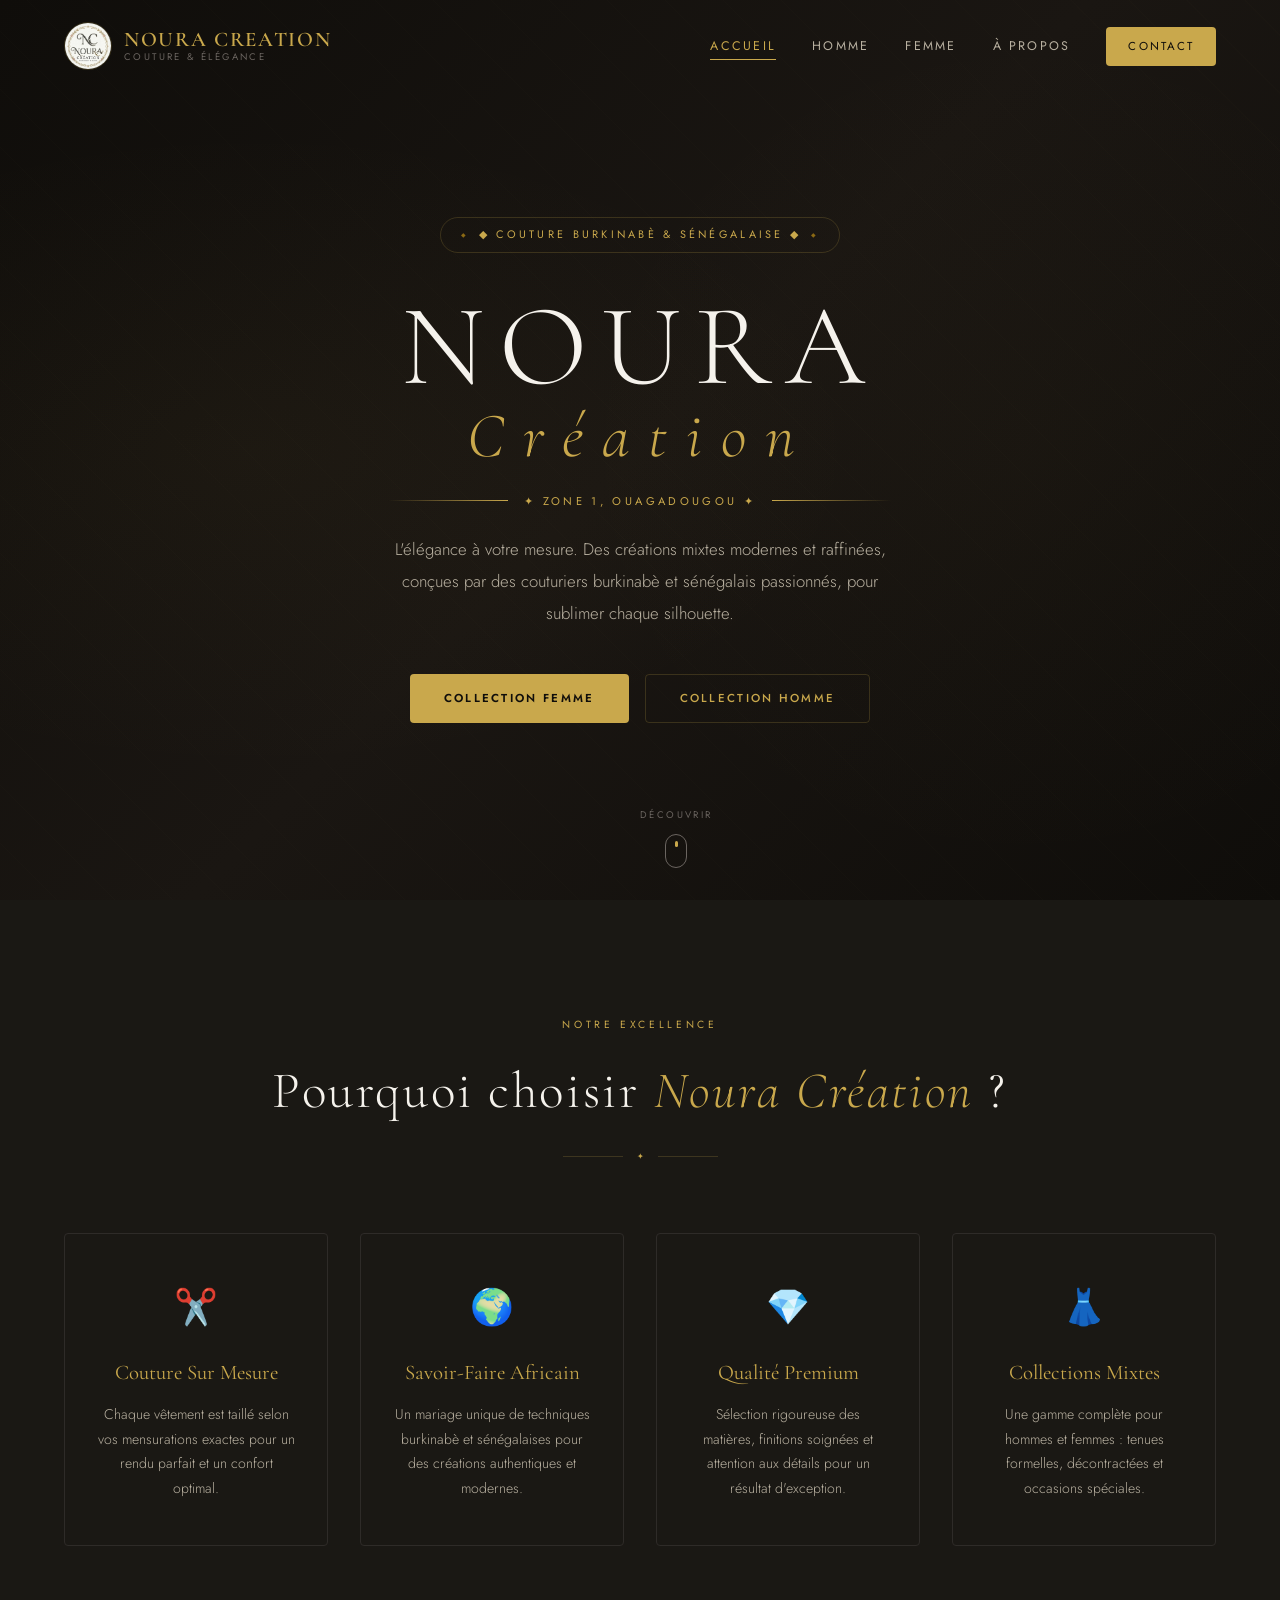
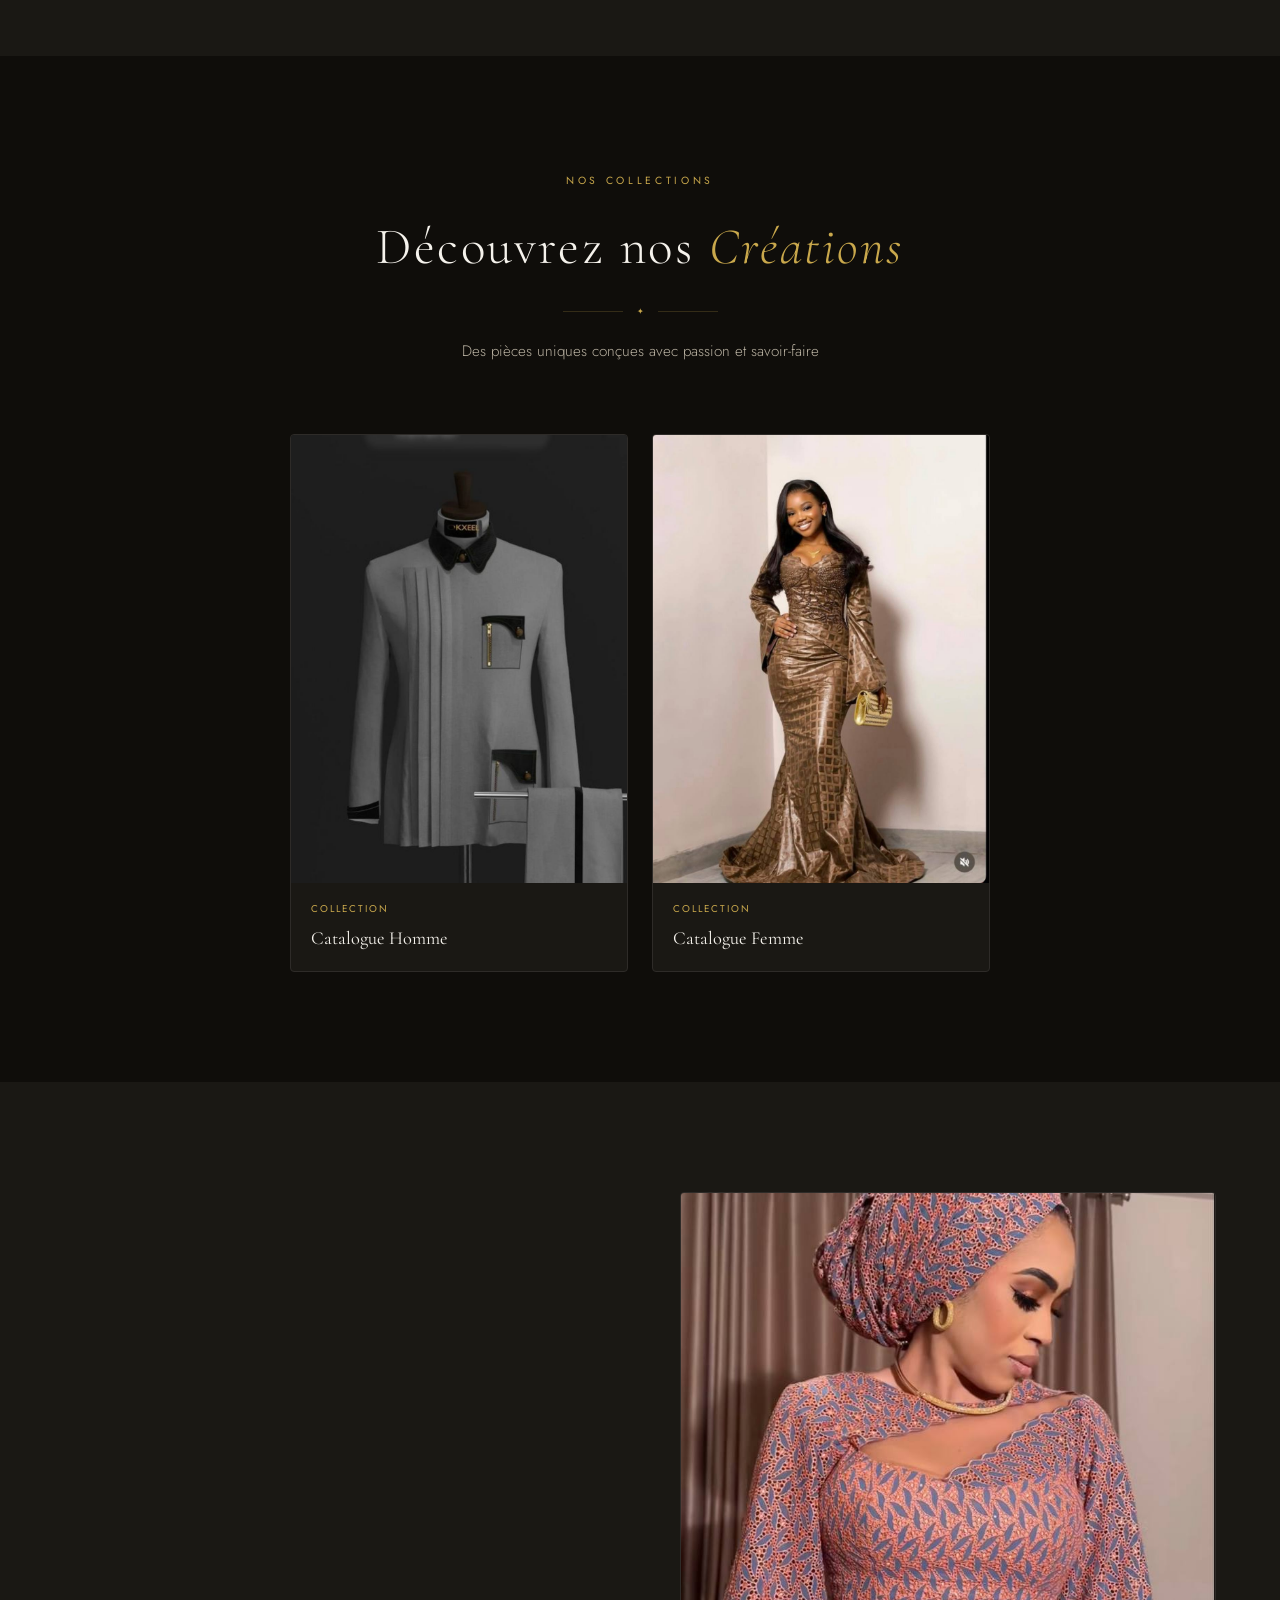
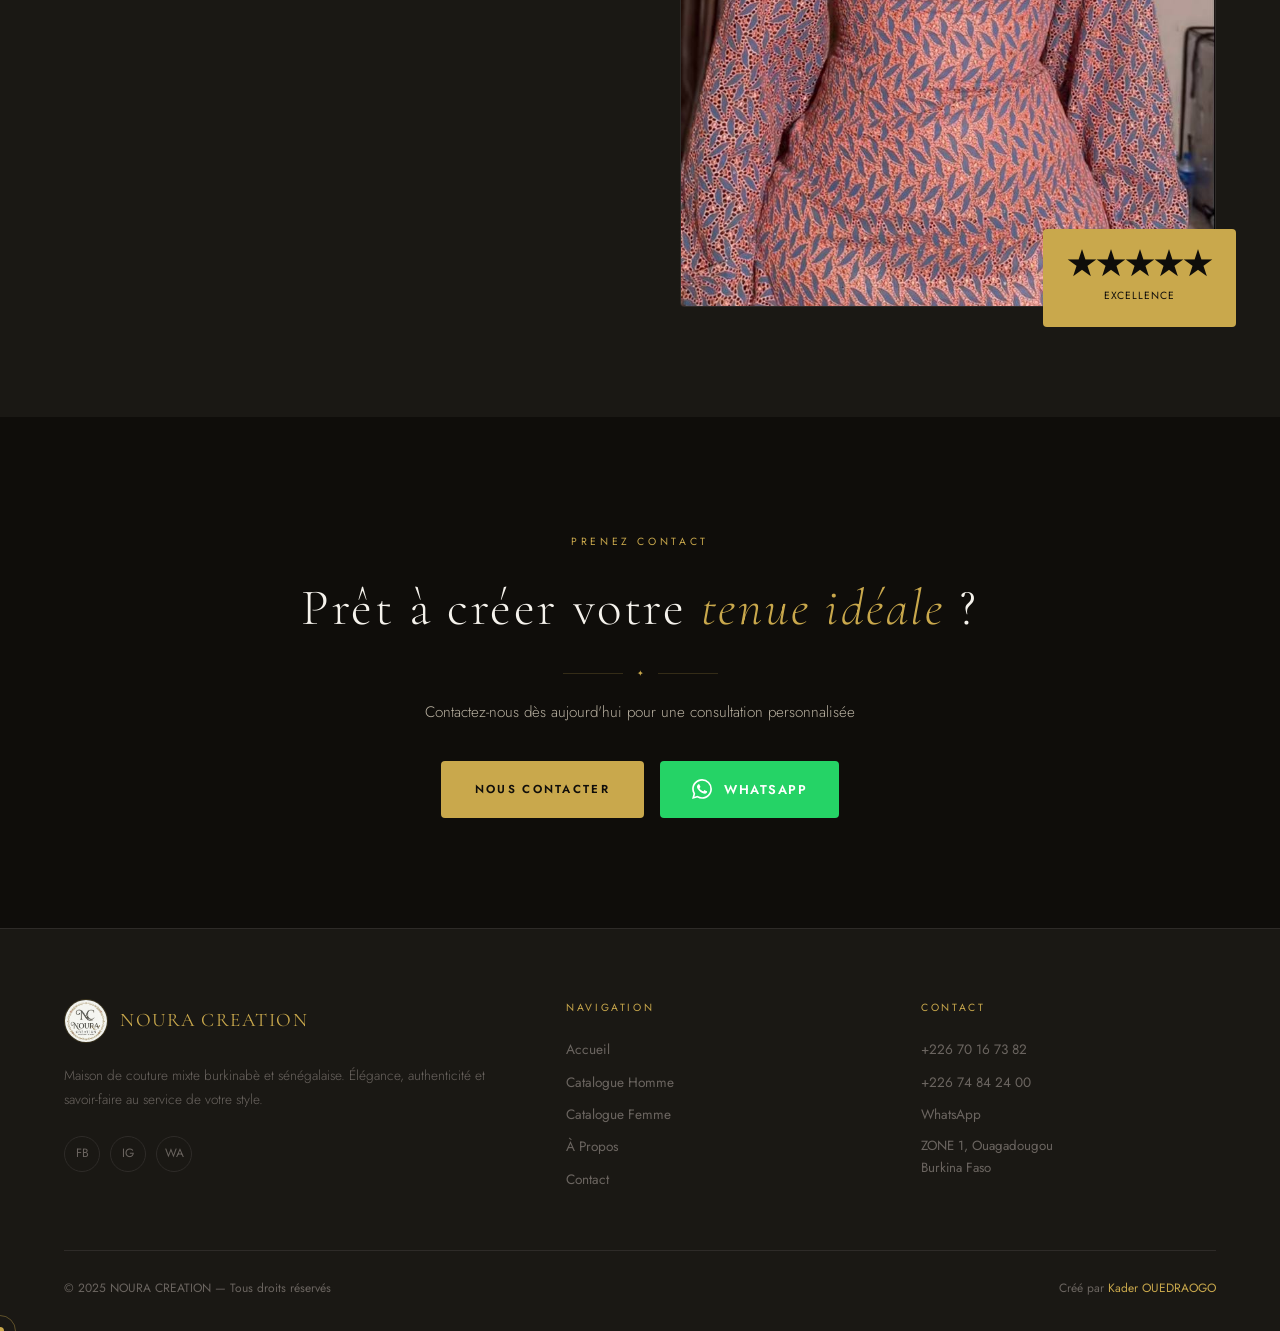
==== index.html @ ea8e52f6 "Site NOURA CREATION" ====
<!DOCTYPE html>
<html lang="fr">
<head>
  <meta charset="UTF-8"/>
  <meta name="viewport" content="width=device-width, initial-scale=1.0"/>
  <title>NOURA CREATION — Couture Moderne & Élégante</title>
  <link rel="stylesheet" href="style.css"/>
</head>
<body>

  <header class="navbar" id="navbar">
    <div class="nav-container">
      <a href="index.html" class="nav-logo">
        <img src="images/logo.jpg" alt="Noura Creation"/>
        <div class="nav-logo-text">
          <span class="nav-logo-name">NOURA CREATION</span>
          <span class="nav-logo-sub">Couture & Élégance</span>
        </div>
      </a>
      <nav class="nav-links">
        <a href="index.html" class="nav-link">Accueil</a>
        <a href="homme.html" class="nav-link">Homme</a>
        <a href="femme.html" class="nav-link">Femme</a>
        <a href="apropos.html" class="nav-link">À Propos</a>
        <a href="contact.html" class="nav-cta">Contact</a>
      </nav>
      <button class="burger" id="burger"><span></span><span></span><span></span></button>
    </div>
    <div class="mobile-menu" id="mobile-menu">
      <a href="index.html" class="mobile-link">Accueil</a>
      <a href="homme.html" class="mobile-link">Catalogue Homme</a>
      <a href="femme.html" class="mobile-link">Catalogue Femme</a>
      <a href="apropos.html" class="mobile-link">À Propos</a>
      <a href="contact.html" class="mobile-link">Contact</a>
    </div>
  </header>

  <!-- HERO -->
  <section class="hero">
    <div class="hero-bg"></div>
    <div class="hero-pattern"></div>
    <div class="hero-content">
      <div class="hero-badge">◆ Couture Burkinabè & Sénégalaise ◆</div>
      <h1 class="hero-title">
        NOURA
        <span>Création</span>
      </h1>
      <div class="hero-divider">
        <span class="hero-divider-icon">✦ ZONE 1, OUAGADOUGOU ✦</span>
      </div>
      <p class="hero-desc">
        L'élégance à votre mesure. Des créations mixtes modernes et raffinées,
        conçues par des couturiers burkinabè et sénégalais passionnés,
        pour sublimer chaque silhouette.
      </p>
      <div class="hero-btns">
        <a href="femme.html" class="btn-gold">Collection Femme</a>
        <a href="homme.html" class="btn-outline">Collection Homme</a>
      </div>
    </div>
    <div class="hero-scroll">
      <span>Découvrir</span>
      <div class="scroll-mouse"></div>
    </div>
  </section>

  <!-- FEATURES -->
  <section class="section section-alt">
    <div class="container">
      <div class="section-header">
        <span class="section-eyebrow">Notre Excellence</span>
        <h2 class="section-title">Pourquoi choisir <em>Noura Création</em> ?</h2>
        <div class="section-divider"><span>✦</span></div>
      </div>
      <div class="features-grid">
        <div class="feature-card">
          <span class="feature-icon">✂️</span>
          <h3 class="feature-title">Couture Sur Mesure</h3>
          <p class="feature-desc">Chaque vêtement est taillé selon vos mensurations exactes pour un rendu parfait et un confort optimal.</p>
        </div>
        <div class="feature-card">
          <span class="feature-icon">🌍</span>
          <h3 class="feature-title">Savoir-Faire Africain</h3>
          <p class="feature-desc">Un mariage unique de techniques burkinabè et sénégalaises pour des créations authentiques et modernes.</p>
        </div>
        <div class="feature-card">
          <span class="feature-icon">💎</span>
          <h3 class="feature-title">Qualité Premium</h3>
          <p class="feature-desc">Sélection rigoureuse des matières, finitions soignées et attention aux détails pour un résultat d'exception.</p>
        </div>
        <div class="feature-card">
          <span class="feature-icon">👗</span>
          <h3 class="feature-title">Collections Mixtes</h3>
          <p class="feature-desc">Une gamme complète pour hommes et femmes : tenues formelles, décontractées et occasions spéciales.</p>
        </div>
      </div>
    </div>
  </section>

  <!-- APERÇU CATALOGUES -->
  <section class="section">
    <div class="container">
      <div class="section-header">
        <span class="section-eyebrow">Nos Collections</span>
        <h2 class="section-title">Découvrez nos <em>Créations</em></h2>
        <div class="section-divider"><span>✦</span></div>
        <p class="section-sub">Des pièces uniques conçues avec passion et savoir-faire</p>
      </div>
      <div style="display:grid;grid-template-columns:1fr 1fr;gap:24px;max-width:700px;margin:0 auto;">
        <a href="homme.html" class="catalogue-card" style="opacity:1;transform:none;">
          <div class="card-img-wrap">
            <img src="images/homme1.jpg" alt="Collection Homme"/>
            <div class="card-overlay">
              <span class="card-overlay-btn">Voir la collection →</span>
            </div>
          </div>
          <div class="card-body">
            <p class="card-tag">Collection</p>
            <h3 class="card-name">Catalogue Homme</h3>
          </div>
        </a>
        <a href="femme.html" class="catalogue-card" style="opacity:1;transform:none;">
          <div class="card-img-wrap">
            <img src="images/femme1.jpg" alt="Collection Femme"/>
            <div class="card-overlay">
              <span class="card-overlay-btn">Voir la collection →</span>
            </div>
          </div>
          <div class="card-body">
            <p class="card-tag">Collection</p>
            <h3 class="card-name">Catalogue Femme</h3>
          </div>
        </a>
      </div>
    </div>
  </section>

  <!-- ABOUT APERÇU -->
  <section class="section section-alt">
    <div class="container">
      <div class="about-grid">
        <div class="about-text-wrap">
          <span class="about-label">Notre Histoire</span>
          <h2 class="about-title">L'art de la couture <em>africaine moderne</em></h2>
          <p class="about-text">
            Née de l'idée d'une femme, SIRIMA Hawa d'importer la couture sénégalaise au BURKINA FASO, NOURA CREATION est une maison de couture qui célèbre le savoir-faire africain tout en l'inscrivant dans une modernité élégante.
          </p>
          <p class="about-text">
            Basée au cœur de la ZONE 1 à Ouagadougou, notre atelier accueille chaque client dans un espace chaleureux où chaque projet devient une œuvre unique, taillée avec soin et précision.
          </p>
          <a href="apropos.html" class="btn-outline" style="width:fit-content;margin-top:24px;">Découvrir notre histoire</a>
          <div class="about-stats">
            <div>
              <div class="stat-number">500+</div>
              <div class="stat-label">Clients satisfaits</div>
            </div>
            <div>
              <div class="stat-number">6+</div>
              <div class="stat-label">Années d'expérience</div>
            </div>
            <div>
              <div class="stat-number">2</div>
              <div class="stat-label">Expertises unies</div>
            </div>
          </div>
        </div>
        <div class="about-img-wrap">
          <img src="images/femme2.jpg" alt="Noura Creation Atelier"/>
          <div class="about-img-badge">
            <strong>★★★★★</strong>
            <span>Excellence</span>
          </div>
        </div>
      </div>
    </div>
  </section>

  <!-- CTA CONTACT -->
  <section class="section" style="text-align:center;">
    <div class="container">
      <div class="section-header" style="margin-bottom:36px;">
        <span class="section-eyebrow">Prenez Contact</span>
        <h2 class="section-title">Prêt à créer votre <em>tenue idéale</em> ?</h2>
        <div class="section-divider"><span>✦</span></div>
        <p class="section-sub">Contactez-nous dès aujourd'hui pour une consultation personnalisée</p>
      </div>
      <div style="display:flex;gap:16px;justify-content:center;flex-wrap:wrap;">
        <a href="contact.html" class="btn-gold">Nous contacter</a>
        <a href="https://wa.me/22674842400" target="_blank" class="btn-whatsapp" style="width:auto;">
          <svg width="20" height="20" viewBox="0 0 24 24" fill="currentColor"><path d="M17.472 14.382c-.297-.149-1.758-.867-2.03-.967-.273-.099-.471-.148-.67.15-.197.297-.767.966-.94 1.164-.173.199-.347.223-.644.075-.297-.15-1.255-.463-2.39-1.475-.883-.788-1.48-1.761-1.653-2.059-.173-.297-.018-.458.13-.606.134-.133.298-.347.446-.52.149-.174.198-.298.298-.497.099-.198.05-.371-.025-.52-.075-.149-.669-1.612-.916-2.207-.242-.579-.487-.5-.669-.51-.173-.008-.371-.01-.57-.01-.198 0-.52.074-.792.372-.272.297-1.04 1.016-1.04 2.479 0 1.462 1.065 2.875 1.213 3.074.149.198 2.096 3.2 5.077 4.487.709.306 1.262.489 1.694.625.712.227 1.36.195 1.871.118.571-.085 1.758-.719 2.006-1.413.248-.694.248-1.289.173-1.413-.074-.124-.272-.198-.57-.347m-5.421 7.403h-.004a9.87 9.87 0 01-5.031-1.378l-.361-.214-3.741.982.998-3.648-.235-.374a9.86 9.86 0 01-1.51-5.26c.001-5.45 4.436-9.884 9.888-9.884 2.64 0 5.122 1.03 6.988 2.898a9.825 9.825 0 012.893 6.994c-.003 5.45-4.437 9.884-9.885 9.884m8.413-18.297A11.815 11.815 0 0012.05 0C5.495 0 .16 5.335.157 11.892c0 2.096.547 4.142 1.588 5.945L.057 24l6.305-1.654a11.882 11.882 0 005.683 1.448h.005c6.554 0 11.89-5.335 11.893-11.893a11.821 11.821 0 00-3.48-8.413z"/></svg>
          WhatsApp
        </a>
      </div>
    </div>
  </section>

  <footer class="footer">
    <div class="container">
      <div class="footer-grid">
        <div>
          <div class="footer-brand-logo">
            <img src="images/logo.jpg" alt="Noura Creation"/>
            <span class="footer-brand-name">NOURA CREATION</span>
          </div>
          <p class="footer-brand-desc">Maison de couture mixte burkinabè et sénégalaise. Élégance, authenticité et savoir-faire au service de votre style.</p>
          <div class="footer-social">
            <a href="#">FB</a>
            <a href="#">IG</a>
            <a href="https://wa.me/22674842400" target="_blank">WA</a>
          </div>
        </div>
        <div>
          <p class="footer-col-title">Navigation</p>
          <div class="footer-links">
            <a href="index.html">Accueil</a>
            <a href="homme.html">Catalogue Homme</a>
            <a href="femme.html">Catalogue Femme</a>
            <a href="apropos.html">À Propos</a>
            <a href="contact.html">Contact</a>
          </div>
        </div>
        <div>
          <p class="footer-col-title">Contact</p>
          <div class="footer-links">
            <a href="tel:+22670167382">+226 70 16 73 82</a>
            <a href="tel:+22674842400">+226 74 84 24 00</a>
            <a href="https://wa.me/22674842400" target="_blank">WhatsApp</a>
            <span style="color:var(--text-3);font-size:0.83rem;">ZONE 1, Ouagadougou<br/>Burkina Faso</span>
          </div>
        </div>
      </div>
      <div class="footer-bottom">
        <p class="footer-copy">© 2025 NOURA CREATION — Tous droits réservés</p>
        <p class="footer-credit">Créé par <a href="https://kaderfor.github.io/portfolio-kader/" target="_blank">Kader OUEDRAOGO</a></p>
      </div>
    </div>
  </footer>

  <script src="script.js"></script>
</body>
</html>
---- style.css ----
/* =============================================
   NOURA CREATION — Style Principal
   ============================================= */

@import url('https://fonts.googleapis.com/css2?family=Cormorant+Garamond:ital,wght@0,300;0,400;0,600;0,700;1,300;1,400&family=Jost:wght@300;400;500;600&display=swap');

:root {
  --gold: #C9A84C;
  --gold-light: #E8C97A;
  --gold-dark: #8B6914;
  --cream: #FAF8F4;
  --dark: #0F0D0A;
  --dark-2: #1A1814;
  --dark-3: #252220;
  --text-1: #F5F2EC;
  --text-2: #B8B0A0;
  --text-3: #6B6560;
  --border: #2E2B28;
  --border-gold: #C9A84C33;
  --font-serif: 'Cormorant Garamond', serif;
  --font-sans: 'Jost', sans-serif;
  --transition: 0.35s ease;
  --radius: 4px;
}

*, *::before, *::after { box-sizing: border-box; margin: 0; padding: 0; }
html { scroll-behavior: smooth; scroll-padding-top: 90px; }
body {
  font-family: var(--font-sans);
  background: var(--dark);
  color: var(--text-1);
  overflow-x: hidden;
  line-height: 1.65;
}
img { max-width: 100%; display: block; }
a { text-decoration: none; color: inherit; }
ul { list-style: none; }

.container {
  width: 100%;
  max-width: 1200px;
  margin: 0 auto;
  padding: 0 24px;
}

/* ── SCROLLBAR ── */
::-webkit-scrollbar { width: 6px; }
::-webkit-scrollbar-track { background: var(--dark); }
::-webkit-scrollbar-thumb { background: var(--gold-dark); border-radius: 3px; }

/* ── NAVBAR ── */
.navbar {
  position: fixed;
  top: 0; left: 0; right: 0;
  z-index: 1000;
  padding: 22px 0;
  transition: all 0.4s ease;
  border-bottom: 1px solid transparent;
}
.navbar.scrolled {
  background: rgba(15, 13, 10, 0.96);
  backdrop-filter: blur(16px);
  border-color: var(--border);
  padding: 14px 0;
}
.nav-container {
  max-width: 1200px;
  margin: 0 auto;
  padding: 0 24px;
  display: flex;
  align-items: center;
  justify-content: space-between;
}
.nav-logo {
  display: flex;
  align-items: center;
  gap: 12px;
}
.nav-logo img {
  height: 48px;
  width: 48px;
  object-fit: cover;
  border-radius: 50%;
  border: 1px solid var(--border-gold);
}
.nav-logo-text {
  display: flex;
  flex-direction: column;
  line-height: 1.1;
}
.nav-logo-name {
  font-family: var(--font-serif);
  font-size: 1.3rem;
  font-weight: 600;
  letter-spacing: 0.08em;
  color: var(--gold);
}
.nav-logo-sub {
  font-size: 0.6rem;
  letter-spacing: 0.25em;
  color: var(--text-3);
  text-transform: uppercase;
}
.nav-links {
  display: flex;
  gap: 36px;
  align-items: center;
}
.nav-link {
  font-size: 0.78rem;
  letter-spacing: 0.18em;
  text-transform: uppercase;
  color: var(--text-2);
  position: relative;
  transition: color var(--transition);
}
.nav-link::after {
  content: '';
  position: absolute;
  bottom: -4px; left: 0;
  width: 0; height: 1px;
  background: var(--gold);
  transition: width var(--transition);
}
.nav-link:hover, .nav-link.active { color: var(--gold); }
.nav-link:hover::after, .nav-link.active::after { width: 100%; }

.nav-cta {
  font-size: 0.72rem;
  letter-spacing: 0.18em;
  text-transform: uppercase;
  color: var(--dark);
  background: var(--gold);
  padding: 10px 22px;
  border-radius: var(--radius);
  transition: all var(--transition);
}
.nav-cta:hover { background: var(--gold-light); transform: translateY(-1px); }

.burger {
  display: none;
  flex-direction: column;
  gap: 5px;
  background: none;
  border: none;
  cursor: pointer;
  padding: 4px;
}
.burger span {
  display: block;
  width: 26px; height: 1.5px;
  background: var(--text-2);
  transition: all 0.3s ease;
}
.burger.open span:nth-child(1) { transform: translateY(6.5px) rotate(45deg); }
.burger.open span:nth-child(2) { opacity: 0; }
.burger.open span:nth-child(3) { transform: translateY(-6.5px) rotate(-45deg); }

.mobile-menu {
  display: none;
  flex-direction: column;
  background: rgba(15, 13, 10, 0.98);
  border-top: 1px solid var(--border);
  padding: 20px 24px 28px;
  gap: 4px;
}
.mobile-menu.open { display: flex; }
.mobile-link {
  font-size: 0.85rem;
  letter-spacing: 0.15em;
  text-transform: uppercase;
  color: var(--text-2);
  padding: 14px 0;
  border-bottom: 1px solid var(--border);
  transition: color var(--transition);
}
.mobile-link:last-child { border-bottom: none; }
.mobile-link:hover { color: var(--gold); }

/* ── HERO ── */
.hero {
  min-height: 100vh;
  display: flex;
  align-items: center;
  justify-content: center;
  position: relative;
  overflow: hidden;
  text-align: center;
  padding: 120px 24px 80px;
}
.hero-bg {
  position: absolute;
  inset: 0;
  background: linear-gradient(135deg, #0F0D0A 0%, #1A1612 50%, #0F0D0A 100%);
}
.hero-bg::before {
  content: '';
  position: absolute;
  inset: 0;
  background:
    radial-gradient(ellipse 80% 60% at 20% 50%, #C9A84C0A 0%, transparent 60%),
    radial-gradient(ellipse 60% 80% at 80% 50%, #C9A84C06 0%, transparent 60%);
}
.hero-pattern {
  position: absolute;
  inset: 0;
  background-image:
    repeating-linear-gradient(
      45deg,
      transparent,
      transparent 40px,
      #C9A84C05 40px,
      #C9A84C05 41px
    );
  opacity: 0.5;
}
.hero-content {
  position: relative;
  z-index: 1;
  max-width: 800px;
}
.hero-badge {
  display: inline-flex;
  align-items: center;
  gap: 10px;
  font-size: 0.68rem;
  letter-spacing: 0.3em;
  text-transform: uppercase;
  color: var(--gold);
  border: 1px solid var(--border-gold);
  padding: 8px 20px;
  border-radius: 100px;
  margin-bottom: 36px;
  animation: fadeDown 0.8s ease both;
}
.hero-badge::before, .hero-badge::after {
  content: '◆';
  font-size: 0.4rem;
  color: var(--gold-dark);
}
.hero-title {
  font-family: var(--font-serif);
  font-size: clamp(3.5rem, 9vw, 8rem);
  font-weight: 300;
  letter-spacing: 0.12em;
  line-height: 1;
  margin-bottom: 12px;
  animation: fadeUp 1s ease 0.2s both;
}
.hero-title span {
  display: block;
  font-style: italic;
  color: var(--gold);
  font-size: 0.55em;
  letter-spacing: 0.3em;
  font-weight: 300;
}
.hero-divider {
  display: flex;
  align-items: center;
  gap: 16px;
  justify-content: center;
  margin: 24px 0;
  animation: fadeUp 1s ease 0.4s both;
}
.hero-divider::before, .hero-divider::after {
  content: '';
  flex: 1;
  max-width: 120px;
  height: 1px;
  background: linear-gradient(to right, transparent, var(--gold));
}
.hero-divider::after { background: linear-gradient(to left, transparent, var(--gold)); }
.hero-divider-icon { color: var(--gold); font-size: 0.7rem; letter-spacing: 0.3em; }
.hero-desc {
  font-size: 1.05rem;
  color: var(--text-2);
  max-width: 520px;
  margin: 0 auto 44px;
  line-height: 1.9;
  font-weight: 300;
  animation: fadeUp 1s ease 0.5s both;
}
.hero-btns {
  display: flex;
  gap: 16px;
  justify-content: center;
  flex-wrap: wrap;
  animation: fadeUp 1s ease 0.6s both;
}
.btn-gold {
  display: inline-flex;
  align-items: center;
  gap: 10px;
  background: var(--gold);
  color: var(--dark);
  font-family: var(--font-sans);
  font-size: 0.72rem;
  font-weight: 600;
  letter-spacing: 0.2em;
  text-transform: uppercase;
  padding: 15px 34px;
  border-radius: var(--radius);
  transition: all var(--transition);
  border: none;
  cursor: pointer;
}
.btn-gold:hover { background: var(--gold-light); transform: translateY(-3px); box-shadow: 0 12px 32px #C9A84C30; }
.btn-outline {
  display: inline-flex;
  align-items: center;
  gap: 10px;
  background: transparent;
  color: var(--gold);
  font-size: 0.72rem;
  font-weight: 500;
  letter-spacing: 0.2em;
  text-transform: uppercase;
  padding: 14px 34px;
  border-radius: var(--radius);
  border: 1px solid var(--border-gold);
  transition: all var(--transition);
  cursor: pointer;
}
.btn-outline:hover { background: var(--border-gold); transform: translateY(-3px); }

.hero-scroll {
  position: absolute;
  bottom: 32px; left: 50%;
  transform: translateX(-50%);
  display: flex;
  flex-direction: column;
  align-items: center;
  gap: 10px;
  animation: fadeUp 1s ease 1s both;
}
.hero-scroll span {
  font-size: 0.6rem;
  letter-spacing: 0.25em;
  text-transform: uppercase;
  color: var(--text-3);
}
.scroll-mouse {
  width: 22px; height: 34px;
  border: 1px solid var(--text-3);
  border-radius: 12px;
  display: flex;
  justify-content: center;
  padding-top: 6px;
}
.scroll-mouse::before {
  content: '';
  width: 3px; height: 6px;
  background: var(--gold);
  border-radius: 2px;
  animation: scrollMouse 1.6s ease infinite;
}
@keyframes scrollMouse {
  0% { opacity: 1; transform: translateY(0); }
  100% { opacity: 0; transform: translateY(10px); }
}

/* ── SECTIONS ── */
.section { padding: 110px 0; }
.section-alt { background: var(--dark-2); }

.section-header {
  text-align: center;
  margin-bottom: 70px;
}
.section-eyebrow {
  display: inline-block;
  font-size: 0.65rem;
  letter-spacing: 0.35em;
  text-transform: uppercase;
  color: var(--gold);
  margin-bottom: 16px;
}
.section-title {
  font-family: var(--font-serif);
  font-size: clamp(2.2rem, 4vw, 3.5rem);
  font-weight: 300;
  letter-spacing: 0.05em;
  margin-bottom: 16px;
  color: var(--text-1);
}
.section-title em {
  font-style: italic;
  color: var(--gold);
}
.section-divider {
  display: flex;
  align-items: center;
  gap: 14px;
  justify-content: center;
  margin-bottom: 20px;
}
.section-divider::before, .section-divider::after {
  content: '';
  width: 60px; height: 1px;
  background: var(--border-gold);
}
.section-divider span { color: var(--gold); font-size: 0.5rem; }
.section-sub {
  font-size: 0.95rem;
  color: var(--text-2);
  max-width: 500px;
  margin: 0 auto;
  font-weight: 300;
}

/* ── CATALOGUE CARDS ── */
.catalogue-grid {
  display: grid;
  grid-template-columns: repeat(auto-fill, minmax(300px, 1fr));
  gap: 24px;
}
.catalogue-card {
  position: relative;
  overflow: hidden;
  border-radius: var(--radius);
  background: var(--dark-2);
  border: 1px solid var(--border);
  cursor: pointer;
  transition: all var(--transition);
  opacity: 0;
  transform: translateY(30px);
}
.catalogue-card.visible {
  opacity: 1;
  transform: translateY(0);
  transition: opacity 0.6s ease, transform 0.6s ease,
              border-color var(--transition), box-shadow var(--transition);
}
.catalogue-card:hover {
  border-color: var(--border-gold);
  box-shadow: 0 20px 50px rgba(0,0,0,0.5);
  transform: translateY(-6px);
}
.card-img-wrap {
  position: relative;
  overflow: hidden;
  aspect-ratio: 3/4;
}
.card-img-wrap img {
  width: 100%;
  height: 100%;
  object-fit: cover;
  transition: transform 0.6s ease;
}
.catalogue-card:hover .card-img-wrap img { transform: scale(1.08); }
.card-overlay {
  position: absolute;
  inset: 0;
  background: linear-gradient(to top, rgba(15,13,10,0.9) 0%, transparent 60%);
  opacity: 0;
  transition: opacity var(--transition);
  display: flex;
  align-items: flex-end;
  padding: 24px;
}
.catalogue-card:hover .card-overlay { opacity: 1; }
.card-overlay-btn {
  font-size: 0.65rem;
  letter-spacing: 0.2em;
  text-transform: uppercase;
  color: var(--dark);
  background: var(--gold);
  padding: 10px 20px;
  border-radius: var(--radius);
  transform: translateY(10px);
  transition: transform 0.3s ease 0.1s;
}
.catalogue-card:hover .card-overlay-btn { transform: translateY(0); }
.card-body {
  padding: 18px 20px;
}
.card-tag {
  font-size: 0.62rem;
  letter-spacing: 0.2em;
  text-transform: uppercase;
  color: var(--gold);
  margin-bottom: 6px;
}
.card-name {
  font-family: var(--font-serif);
  font-size: 1.15rem;
  font-weight: 400;
  color: var(--text-1);
}

/* ── PAGE HERO (sous-pages) ── */
.page-hero {
  padding: 160px 0 80px;
  text-align: center;
  position: relative;
  overflow: hidden;
  border-bottom: 1px solid var(--border);
}
.page-hero::before {
  content: '';
  position: absolute;
  inset: 0;
  background: radial-gradient(ellipse 70% 70% at 50% 0%, #C9A84C0A, transparent);
}
.page-hero-content { position: relative; z-index: 1; }
.page-hero-eyebrow {
  font-size: 0.65rem;
  letter-spacing: 0.35em;
  text-transform: uppercase;
  color: var(--gold);
  margin-bottom: 16px;
  display: block;
}
.page-hero-title {
  font-family: var(--font-serif);
  font-size: clamp(2.5rem, 6vw, 5rem);
  font-weight: 300;
  letter-spacing: 0.08em;
  margin-bottom: 16px;
}
.page-hero-title em { font-style: italic; color: var(--gold); }
.page-hero-sub {
  font-size: 0.9rem;
  color: var(--text-2);
  font-weight: 300;
}

/* ── FEATURES (Accueil) ── */
.features-grid {
  display: grid;
  grid-template-columns: repeat(auto-fit, minmax(240px, 1fr));
  gap: 32px;
}
.feature-card {
  text-align: center;
  padding: 44px 32px;
  border: 1px solid var(--border);
  border-radius: var(--radius);
  background: var(--dark-2);
  transition: all var(--transition);
  opacity: 0;
  transform: translateY(24px);
}
.feature-card.visible {
  opacity: 1;
  transform: translateY(0);
  transition: opacity 0.6s ease, transform 0.6s ease,
              border-color var(--transition), background var(--transition);
}
.feature-card:hover { border-color: var(--border-gold); background: var(--dark-3); }
.feature-icon {
  font-size: 2.2rem;
  margin-bottom: 20px;
  display: block;
}
.feature-title {
  font-family: var(--font-serif);
  font-size: 1.3rem;
  font-weight: 400;
  color: var(--gold);
  margin-bottom: 12px;
}
.feature-desc {
  font-size: 0.88rem;
  color: var(--text-2);
  line-height: 1.75;
  font-weight: 300;
}

/* ── ABOUT (Accueil aperçu) ── */
.about-grid {
  display: grid;
  grid-template-columns: 1fr 1fr;
  gap: 80px;
  align-items: center;
}
.about-label {
  font-size: 0.65rem;
  letter-spacing: 0.35em;
  text-transform: uppercase;
  color: var(--gold);
  margin-bottom: 20px;
  display: block;
}
.about-title {
  font-family: var(--font-serif);
  font-size: clamp(2rem, 3.5vw, 3rem);
  font-weight: 300;
  line-height: 1.2;
  margin-bottom: 24px;
}
.about-title em { font-style: italic; color: var(--gold); }
.about-text {
  font-size: 0.93rem;
  color: var(--text-2);
  line-height: 1.85;
  font-weight: 300;
  margin-bottom: 16px;
}
.about-stats {
  display: grid;
  grid-template-columns: repeat(3, 1fr);
  gap: 24px;
  margin-top: 40px;
  padding-top: 40px;
  border-top: 1px solid var(--border);
}
.stat-number {
  font-family: var(--font-serif);
  font-size: 2.5rem;
  font-weight: 300;
  color: var(--gold);
  line-height: 1;
  margin-bottom: 6px;
}
.stat-label {
  font-size: 0.72rem;
  letter-spacing: 0.1em;
  color: var(--text-3);
  text-transform: uppercase;
}
.about-img-wrap {
  position: relative;
}
.about-img-wrap img {
  width: 100%;
  aspect-ratio: 3/4;
  object-fit: cover;
  border-radius: var(--radius);
  border: 1px solid var(--border);
}
.about-img-wrap::before {
  content: '';
  position: absolute;
  top: -16px; left: -16px;
  right: 16px; bottom: 16px;
  border: 1px solid var(--border-gold);
  border-radius: var(--radius);
  z-index: -1;
}
.about-img-badge {
  position: absolute;
  bottom: -20px; right: -20px;
  background: var(--gold);
  color: var(--dark);
  padding: 20px 24px;
  border-radius: var(--radius);
  text-align: center;
}
.about-img-badge strong {
  display: block;
  font-family: var(--font-serif);
  font-size: 2rem;
  font-weight: 600;
  line-height: 1;
}
.about-img-badge span {
  font-size: 0.65rem;
  letter-spacing: 0.1em;
  text-transform: uppercase;
}

/* ── À PROPOS PAGE ── */
.apropos-content {
  display: grid;
  grid-template-columns: 1fr 1fr;
  gap: 80px;
  align-items: start;
}
.apropos-block { margin-bottom: 48px; }
.apropos-block:last-child { margin-bottom: 0; }
.apropos-block-title {
  font-family: var(--font-serif);
  font-size: 1.6rem;
  font-weight: 400;
  color: var(--gold);
  margin-bottom: 16px;
  display: flex;
  align-items: center;
  gap: 12px;
}
.apropos-block-title::before {
  content: '';
  width: 30px; height: 1px;
  background: var(--gold);
}
.apropos-block-text {
  font-size: 0.93rem;
  color: var(--text-2);
  line-height: 1.85;
  font-weight: 300;
}
.team-grid {
  display: grid;
  grid-template-columns: 1fr 1fr;
  gap: 20px;
  margin-top: 20px;
}
.team-card {
  background: var(--dark-2);
  border: 1px solid var(--border);
  border-radius: var(--radius);
  padding: 24px;
  text-align: center;
  transition: border-color var(--transition);
}
.team-card:hover { border-color: var(--border-gold); }
.team-icon { font-size: 2rem; margin-bottom: 12px; }
.team-name {
  font-family: var(--font-serif);
  font-size: 1.1rem;
  color: var(--text-1);
  margin-bottom: 4px;
}
.team-role {
  font-size: 0.72rem;
  color: var(--gold);
  letter-spacing: 0.1em;
  text-transform: uppercase;
}
.values-list { margin-top: 20px; display: flex; flex-direction: column; gap: 14px; }
.value-item {
  display: flex;
  align-items: flex-start;
  gap: 16px;
  padding: 16px 20px;
  background: var(--dark-2);
  border: 1px solid var(--border);
  border-radius: var(--radius);
  transition: border-color var(--transition);
}
.value-item:hover { border-color: var(--border-gold); }
.value-icon { font-size: 1.3rem; flex-shrink: 0; }
.value-title {
  font-family: var(--font-serif);
  font-size: 1rem;
  color: var(--gold);
  margin-bottom: 4px;
}
.value-text { font-size: 0.82rem; color: var(--text-2); font-weight: 300; }

/* ── CONTACT PAGE ── */
.contact-grid {
  display: grid;
  grid-template-columns: 1fr 1.4fr;
  gap: 70px;
  align-items: start;
}
.contact-info-title {
  font-family: var(--font-serif);
  font-size: 1.8rem;
  font-weight: 300;
  margin-bottom: 24px;
  color: var(--text-1);
}
.contact-info-title em { font-style: italic; color: var(--gold); }
.contact-info-text {
  font-size: 0.9rem;
  color: var(--text-2);
  line-height: 1.8;
  font-weight: 300;
  margin-bottom: 36px;
}
.contact-items { display: flex; flex-direction: column; gap: 20px; margin-bottom: 40px; }
.contact-item {
  display: flex;
  align-items: center;
  gap: 16px;
  padding: 18px 20px;
  background: var(--dark-2);
  border: 1px solid var(--border);
  border-radius: var(--radius);
  transition: border-color var(--transition);
}
.contact-item:hover { border-color: var(--border-gold); }
.contact-item-icon {
  width: 42px; height: 42px;
  background: var(--border-gold);
  border-radius: 50%;
  display: flex;
  align-items: center;
  justify-content: center;
  font-size: 1.1rem;
  flex-shrink: 0;
}
.contact-item-label {
  font-size: 0.65rem;
  letter-spacing: 0.15em;
  text-transform: uppercase;
  color: var(--text-3);
  margin-bottom: 3px;
}
.contact-item-value {
  font-size: 0.92rem;
  color: var(--text-1);
  font-weight: 400;
}
.contact-item-value a:hover { color: var(--gold); }

.btn-whatsapp {
  display: flex;
  align-items: center;
  justify-content: center;
  gap: 12px;
  background: #25D366;
  color: #fff;
  font-size: 0.8rem;
  font-weight: 600;
  letter-spacing: 0.12em;
  text-transform: uppercase;
  padding: 18px 32px;
  border-radius: var(--radius);
  transition: all var(--transition);
  width: 100%;
}
.btn-whatsapp:hover { background: #20b858; transform: translateY(-3px); box-shadow: 0 12px 32px rgba(37,211,102,0.3); }
.btn-whatsapp svg { flex-shrink: 0; }

.contact-form-wrap {
  background: var(--dark-2);
  border: 1px solid var(--border);
  border-radius: var(--radius);
  padding: 44px;
}
.contact-form-title {
  font-family: var(--font-serif);
  font-size: 1.5rem;
  font-weight: 300;
  margin-bottom: 32px;
  color: var(--text-1);
}
.contact-form-title em { font-style: italic; color: var(--gold); }
.form-row { display: grid; grid-template-columns: 1fr 1fr; gap: 18px; }
.form-group { display: flex; flex-direction: column; gap: 8px; margin-bottom: 18px; }
.form-group:last-child { margin-bottom: 0; }
.form-label {
  font-size: 0.65rem;
  letter-spacing: 0.18em;
  text-transform: uppercase;
  color: var(--text-3);
}
.form-input, .form-select, .form-textarea {
  background: var(--dark-3);
  border: 1px solid var(--border);
  border-radius: var(--radius);
  padding: 13px 16px;
  font-family: var(--font-sans);
  font-size: 0.9rem;
  color: var(--text-1);
  outline: none;
  transition: border-color var(--transition);
  width: 100%;
}
.form-input::placeholder, .form-textarea::placeholder { color: var(--text-3); }
.form-select { appearance: none; cursor: pointer; }
.form-input:focus, .form-select:focus, .form-textarea:focus {
  border-color: var(--gold);
  box-shadow: 0 0 0 3px #C9A84C15;
}
.form-textarea { resize: vertical; min-height: 120px; }

/* ── FOOTER ── */
.footer {
  background: var(--dark-2);
  border-top: 1px solid var(--border);
  padding: 70px 0 32px;
}
.footer-grid {
  display: grid;
  grid-template-columns: 1.5fr 1fr 1fr;
  gap: 60px;
  margin-bottom: 60px;
}
.footer-brand-logo {
  display: flex;
  align-items: center;
  gap: 12px;
  margin-bottom: 20px;
}
.footer-brand-logo img {
  height: 44px; width: 44px;
  object-fit: cover;
  border-radius: 50%;
  border: 1px solid var(--border-gold);
}
.footer-brand-name {
  font-family: var(--font-serif);
  font-size: 1.2rem;
  color: var(--gold);
  letter-spacing: 0.08em;
}
.footer-brand-desc {
  font-size: 0.85rem;
  color: var(--text-3);
  line-height: 1.8;
  font-weight: 300;
  margin-bottom: 24px;
}
.footer-social {
  display: flex;
  gap: 10px;
}
.footer-social a {
  width: 36px; height: 36px;
  border: 1px solid var(--border);
  border-radius: 50%;
  display: flex;
  align-items: center;
  justify-content: center;
  font-size: 0.75rem;
  color: var(--text-3);
  transition: all var(--transition);
}
.footer-social a:hover { border-color: var(--gold); color: var(--gold); }
.footer-col-title {
  font-size: 0.65rem;
  letter-spacing: 0.25em;
  text-transform: uppercase;
  color: var(--gold);
  margin-bottom: 22px;
}
.footer-links { display: flex; flex-direction: column; gap: 10px; }
.footer-links a {
  font-size: 0.85rem;
  color: var(--text-3);
  transition: color var(--transition);
}
.footer-links a:hover { color: var(--gold); }
.footer-bottom {
  padding-top: 28px;
  border-top: 1px solid var(--border);
  display: flex;
  align-items: center;
  justify-content: space-between;
  flex-wrap: wrap;
  gap: 12px;
}
.footer-copy {
  font-size: 0.75rem;
  color: var(--text-3);
}
.footer-credit {
  font-size: 0.75rem;
  color: var(--text-3);
}
.footer-credit a {
  color: var(--gold);
  transition: color var(--transition);
}
.footer-credit a:hover { color: var(--gold-light); }

/* ── ANIMATIONS ── */
@keyframes fadeUp {
  from { opacity: 0; transform: translateY(24px); }
  to { opacity: 1; transform: translateY(0); }
}
@keyframes fadeDown {
  from { opacity: 0; transform: translateY(-16px); }
  to { opacity: 1; transform: translateY(0); }
}

/* ── RESPONSIVE ── */
@media (max-width: 1024px) {
  .about-grid { grid-template-columns: 1fr; gap: 50px; }
  .about-img-wrap { max-width: 500px; margin: 0 auto; }
  .apropos-content { grid-template-columns: 1fr; gap: 40px; }
  .contact-grid { grid-template-columns: 1fr; gap: 40px; }
  .footer-grid { grid-template-columns: 1fr 1fr; gap: 40px; }
}

@media (max-width: 768px) {
  .nav-links, .nav-cta { display: none; }
  .burger { display: flex; }
  .catalogue-grid { grid-template-columns: repeat(2, 1fr); gap: 14px; }
  .features-grid { grid-template-columns: 1fr; }
  .about-stats { grid-template-columns: repeat(3, 1fr); }
  .footer-grid { grid-template-columns: 1fr; gap: 36px; }
  .footer-bottom { flex-direction: column; text-align: center; }
  .contact-form-wrap { padding: 28px 20px; }
  .form-row { grid-template-columns: 1fr; }
  .team-grid { grid-template-columns: 1fr; }
}

@media (max-width: 480px) {
  .hero-btns { flex-direction: column; align-items: center; }
  .btn-gold, .btn-outline { width: 100%; justify-content: center; }
  .catalogue-grid { grid-template-columns: 1fr; }
  .about-stats { grid-template-columns: repeat(3, 1fr); gap: 12px; }
  .stat-number { font-size: 1.8rem; }
}
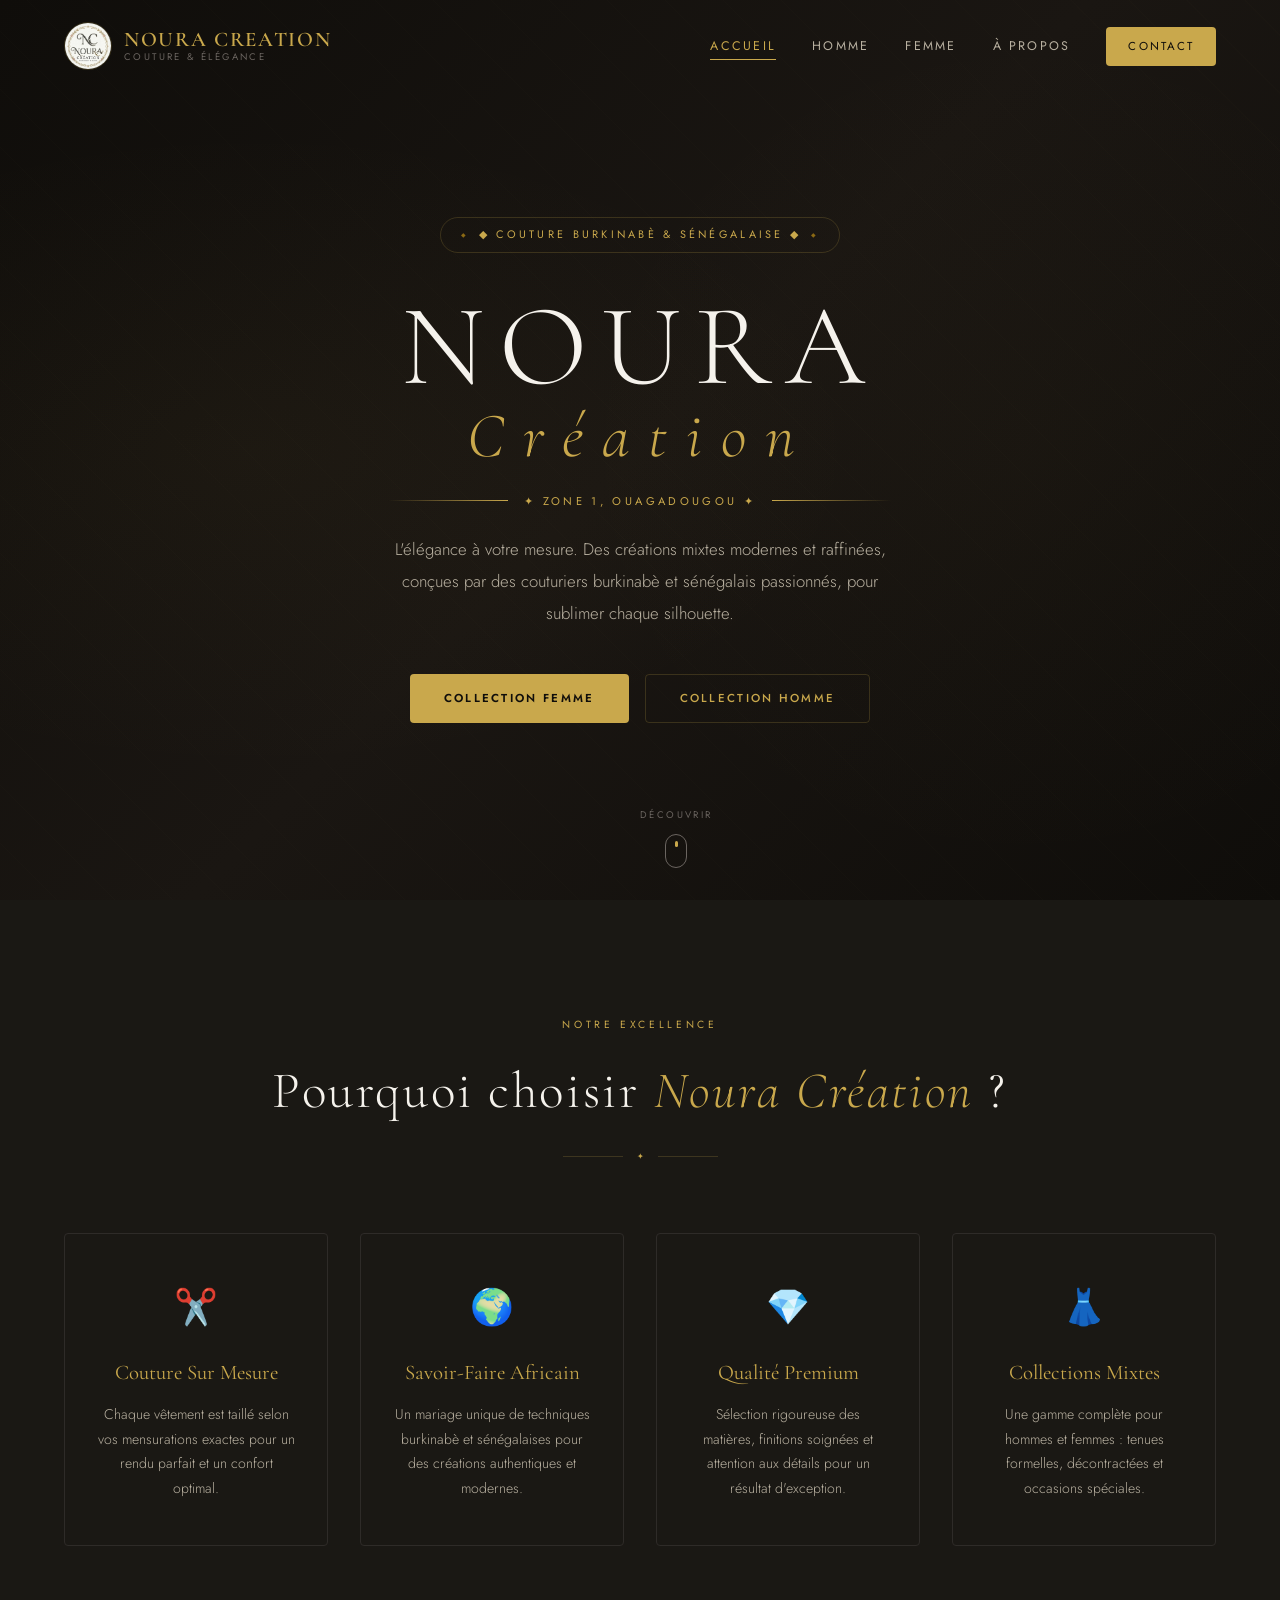
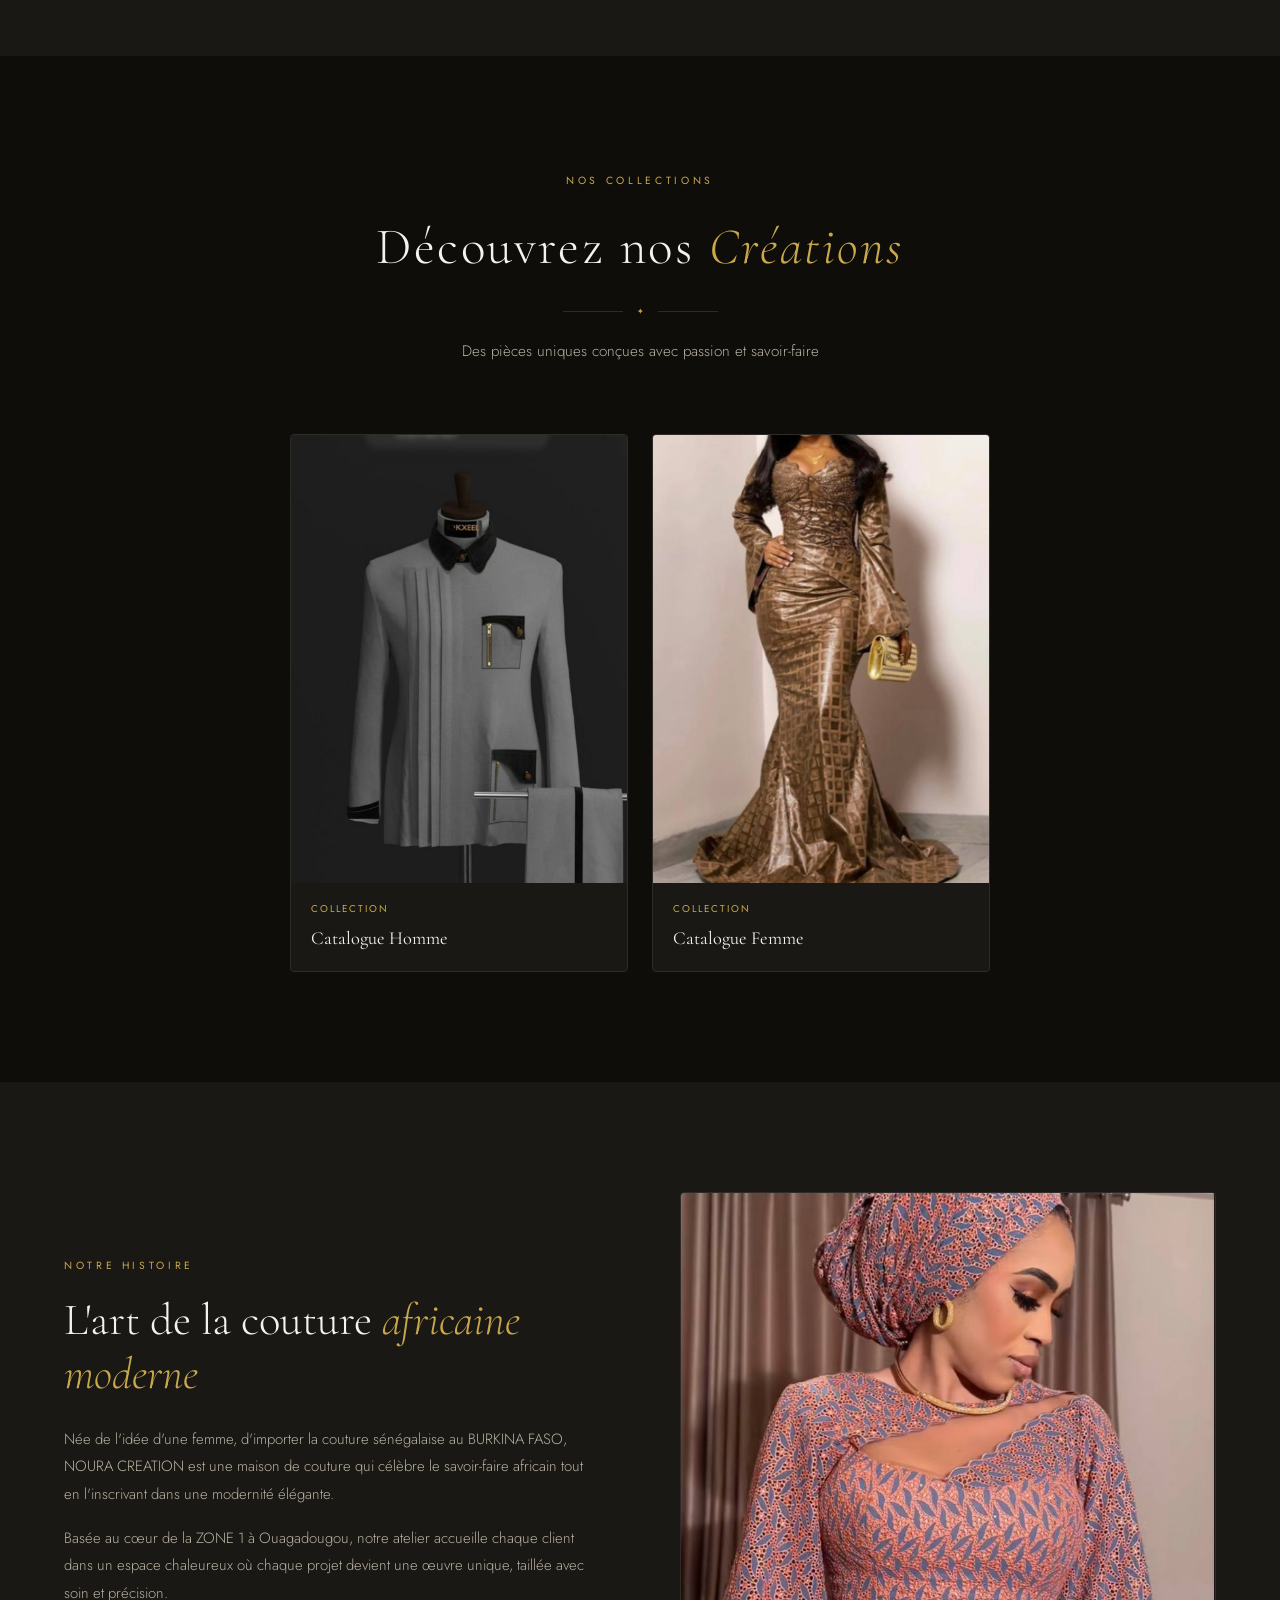
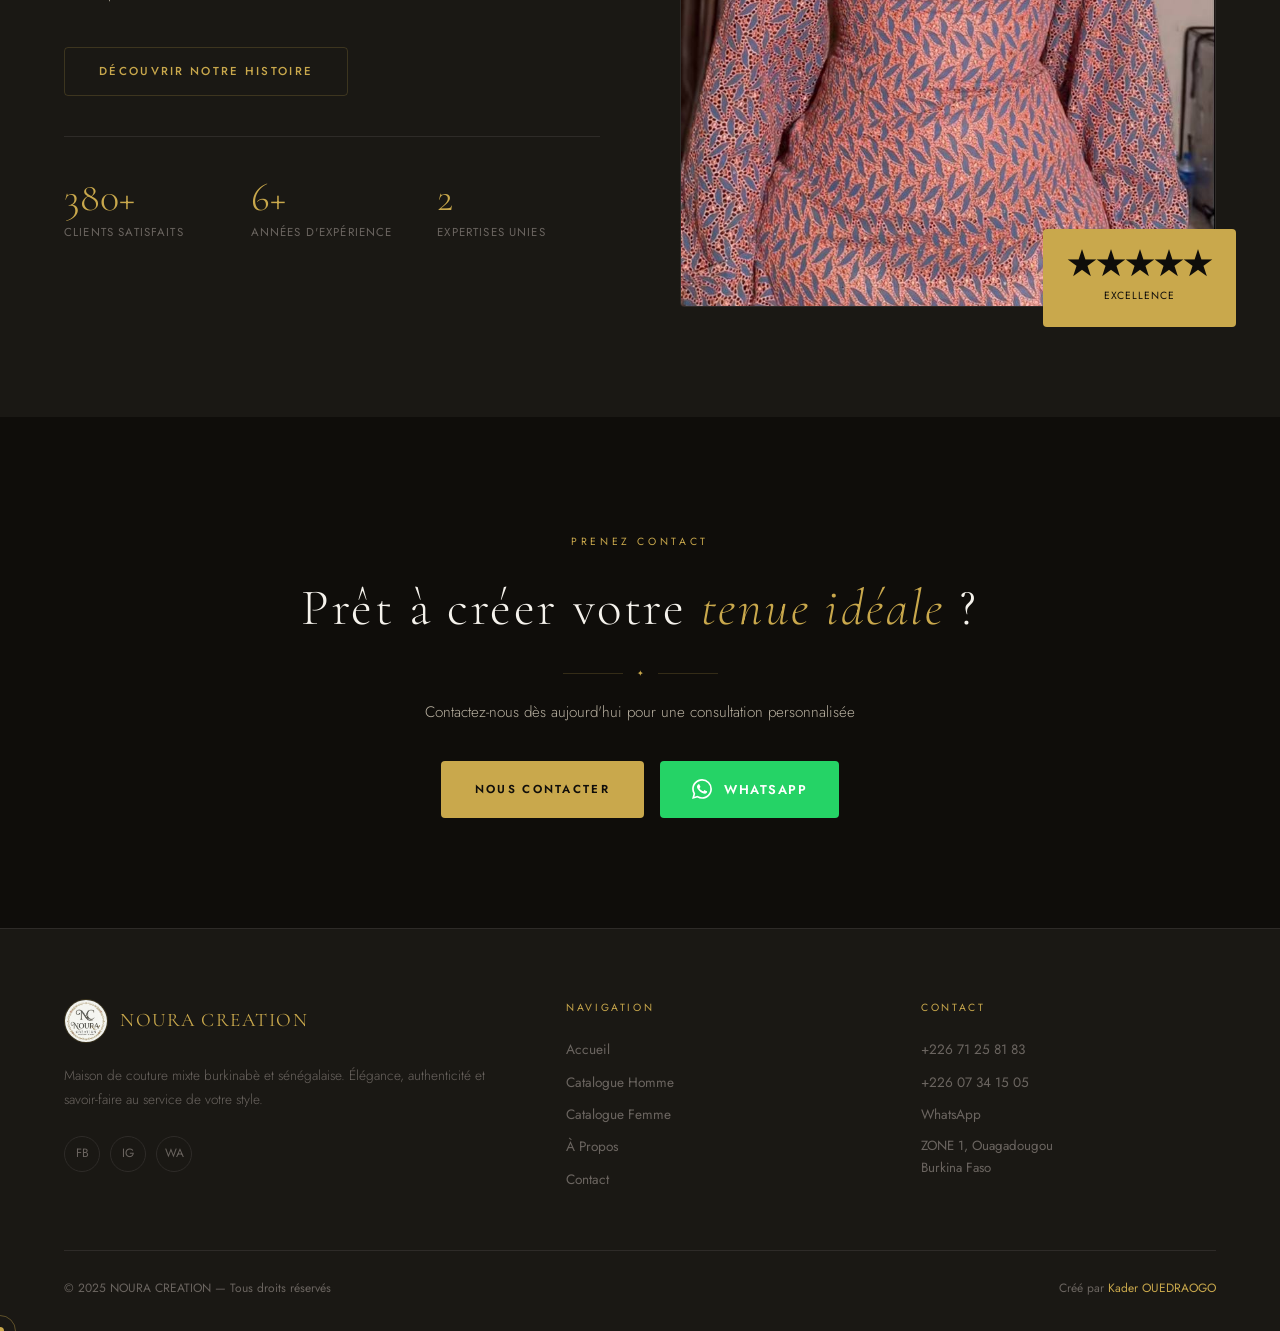
==== commit 242735d3: "mise a jour" ====
--- a/index.html
+++ b/index.html
@@ -143,7 +143,7 @@
           <span class="about-label">Notre Histoire</span>
           <h2 class="about-title">L'art de la couture <em>africaine moderne</em></h2>
           <p class="about-text">
-            Née de l'idée d'une femme, SIRIMA Hawa d'importer la couture sénégalaise au BURKINA FASO, NOURA CREATION est une maison de couture qui célèbre le savoir-faire africain tout en l'inscrivant dans une modernité élégante.
+            Née de l'idée d'une femme, d'importer la couture sénégalaise au BURKINA FASO, NOURA CREATION est une maison de couture qui célèbre le savoir-faire africain tout en l'inscrivant dans une modernité élégante.
           </p>
           <p class="about-text">
             Basée au cœur de la ZONE 1 à Ouagadougou, notre atelier accueille chaque client dans un espace chaleureux où chaque projet devient une œuvre unique, taillée avec soin et précision.
@@ -186,7 +186,7 @@
       </div>
       <div style="display:flex;gap:16px;justify-content:center;flex-wrap:wrap;">
         <a href="contact.html" class="btn-gold">Nous contacter</a>
-        <a href="https://wa.me/22674842400" target="_blank" class="btn-whatsapp" style="width:auto;">
+        <a href="https://wa.me/22607341505" target="_blank" class="btn-whatsapp" style="width:auto;">
           <svg width="20" height="20" viewBox="0 0 24 24" fill="currentColor"><path d="M17.472 14.382c-.297-.149-1.758-.867-2.03-.967-.273-.099-.471-.148-.67.15-.197.297-.767.966-.94 1.164-.173.199-.347.223-.644.075-.297-.15-1.255-.463-2.39-1.475-.883-.788-1.48-1.761-1.653-2.059-.173-.297-.018-.458.13-.606.134-.133.298-.347.446-.52.149-.174.198-.298.298-.497.099-.198.05-.371-.025-.52-.075-.149-.669-1.612-.916-2.207-.242-.579-.487-.5-.669-.51-.173-.008-.371-.01-.57-.01-.198 0-.52.074-.792.372-.272.297-1.04 1.016-1.04 2.479 0 1.462 1.065 2.875 1.213 3.074.149.198 2.096 3.2 5.077 4.487.709.306 1.262.489 1.694.625.712.227 1.36.195 1.871.118.571-.085 1.758-.719 2.006-1.413.248-.694.248-1.289.173-1.413-.074-.124-.272-.198-.57-.347m-5.421 7.403h-.004a9.87 9.87 0 01-5.031-1.378l-.361-.214-3.741.982.998-3.648-.235-.374a9.86 9.86 0 01-1.51-5.26c.001-5.45 4.436-9.884 9.888-9.884 2.64 0 5.122 1.03 6.988 2.898a9.825 9.825 0 012.893 6.994c-.003 5.45-4.437 9.884-9.885 9.884m8.413-18.297A11.815 11.815 0 0012.05 0C5.495 0 .16 5.335.157 11.892c0 2.096.547 4.142 1.588 5.945L.057 24l6.305-1.654a11.882 11.882 0 005.683 1.448h.005c6.554 0 11.89-5.335 11.893-11.893a11.821 11.821 0 00-3.48-8.413z"/></svg>
           WhatsApp
         </a>
@@ -206,7 +206,7 @@
           <div class="footer-social">
             <a href="#">FB</a>
             <a href="#">IG</a>
-            <a href="https://wa.me/22674842400" target="_blank">WA</a>
+            <a href="https://wa.me/22607341505" target="_blank">WA</a>
           </div>
         </div>
         <div>
@@ -222,9 +222,9 @@
         <div>
           <p class="footer-col-title">Contact</p>
           <div class="footer-links">
-            <a href="tel:+22670167382">+226 70 16 73 82</a>
-            <a href="tel:+22674842400">+226 74 84 24 00</a>
-            <a href="https://wa.me/22674842400" target="_blank">WhatsApp</a>
+            <a href="tel:+22671258183">+226 71 25 81 83</a>
+            <a href="tel:+22607341505">+226 07 34 15 05</a>
+            <a href="https://wa.me/22607341505" target="_blank">WhatsApp</a>
             <span style="color:var(--text-3);font-size:0.83rem;">ZONE 1, Ouagadougou<br/>Burkina Faso</span>
           </div>
         </div>
